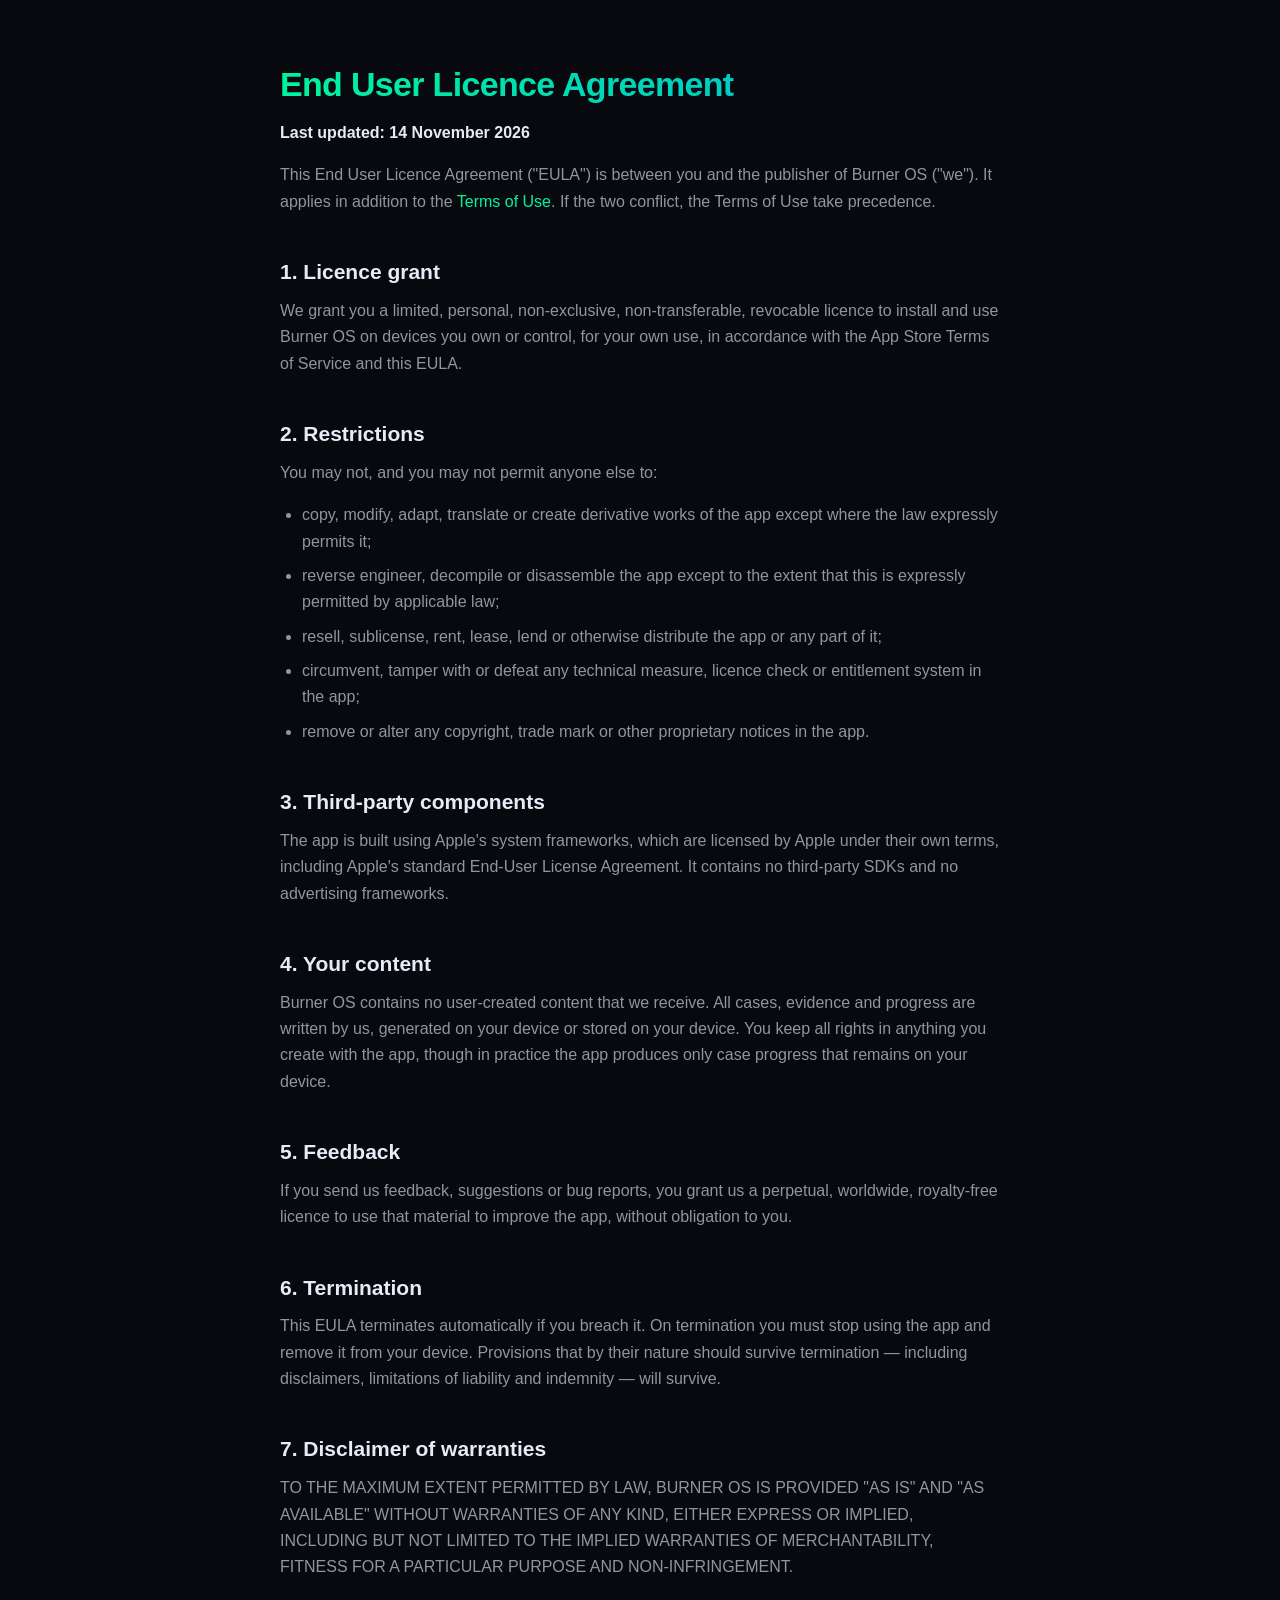
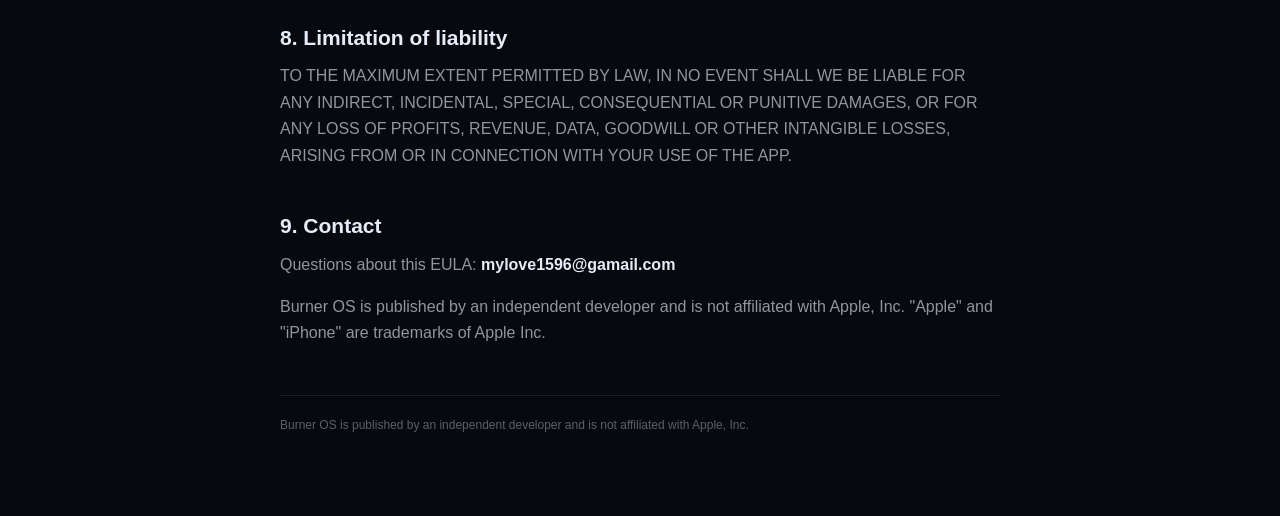
==== eula.html @ a796116b "Add static legal and support site, deployed with GitHub Pages Mirrors the sibling Crowned repository" ====
<!DOCTYPE html>
<html lang="en">
<head>
<meta charset="utf-8">
<meta name="viewport" content="width=device-width, initial-scale=1">
<title>End User Licence Agreement — Burner OS</title>
<meta name="description" content="The licence you accept when you install or use Burner OS.">
<meta name="apple-mobile-web-app-capable" content="yes">
<meta name="theme-color" content="#07090E">
<link rel="stylesheet" href="style.css">
</head>
<body>
<main>
<h1>End User Licence Agreement</h1>
<p><strong>Last updated: 14 November 2026</strong></p>
<p>This End User Licence Agreement ("EULA") is between you and the publisher of Burner OS ("we"). It applies in addition to the <a href="terms.html">Terms of Use</a>. If the two conflict, the Terms of Use take precedence.</p>

<h2>1. Licence grant</h2>
<p>We grant you a limited, personal, non-exclusive, non-transferable, revocable licence to install and use Burner OS on devices you own or control, for your own use, in accordance with the App Store Terms of Service and this EULA.</p>

<h2>2. Restrictions</h2>
<p>You may not, and you may not permit anyone else to:</p>
<ul>
<li>copy, modify, adapt, translate or create derivative works of the app except where the law expressly permits it;</li>
<li>reverse engineer, decompile or disassemble the app except to the extent that this is expressly permitted by applicable law;</li>
<li>resell, sublicense, rent, lease, lend or otherwise distribute the app or any part of it;</li>
<li>circumvent, tamper with or defeat any technical measure, licence check or entitlement system in the app;</li>
<li>remove or alter any copyright, trade mark or other proprietary notices in the app.</li>
</ul>

<h2>3. Third-party components</h2>
<p>The app is built using Apple's system frameworks, which are licensed by Apple under their own terms, including Apple's standard End-User License Agreement. It contains no third-party SDKs and no advertising frameworks.</p>

<h2>4. Your content</h2>
<p>Burner OS contains no user-created content that we receive. All cases, evidence and progress are written by us, generated on your device or stored on your device. You keep all rights in anything you create with the app, though in practice the app produces only case progress that remains on your device.</p>

<h2>5. Feedback</h2>
<p>If you send us feedback, suggestions or bug reports, you grant us a perpetual, worldwide, royalty-free licence to use that material to improve the app, without obligation to you.</p>

<h2>6. Termination</h2>
<p>This EULA terminates automatically if you breach it. On termination you must stop using the app and remove it from your device. Provisions that by their nature should survive termination — including disclaimers, limitations of liability and indemnity — will survive.</p>

<h2>7. Disclaimer of warranties</h2>
<p>TO THE MAXIMUM EXTENT PERMITTED BY LAW, BURNER OS IS PROVIDED "AS IS" AND "AS AVAILABLE" WITHOUT WARRANTIES OF ANY KIND, EITHER EXPRESS OR IMPLIED, INCLUDING BUT NOT LIMITED TO THE IMPLIED WARRANTIES OF MERCHANTABILITY, FITNESS FOR A PARTICULAR PURPOSE AND NON-INFRINGEMENT.</p>

<h2>8. Limitation of liability</h2>
<p>TO THE MAXIMUM EXTENT PERMITTED BY LAW, IN NO EVENT SHALL WE BE LIABLE FOR ANY INDIRECT, INCIDENTAL, SPECIAL, CONSEQUENTIAL OR PUNITIVE DAMAGES, OR FOR ANY LOSS OF PROFITS, REVENUE, DATA, GOODWILL OR OTHER INTANGIBLE LOSSES, ARISING FROM OR IN CONNECTION WITH YOUR USE OF THE APP.</p>

<h2>9. Contact</h2>
<p>Questions about this EULA: <strong>mylove1596@gamail.com</strong></p>
<p>Burner OS is published by an independent developer and is not affiliated with Apple, Inc. "Apple" and "iPhone" are trademarks of Apple Inc.</p>
</main>
<footer>
<p>Burner OS is published by an independent developer and is not affiliated with Apple, Inc.</p>
</footer>
</body>
</html>
---- style.css ----
:root {
    color-scheme: dark;
    --bg: #07090e;
    --surface: #111622;
    --text: #e6ecf7;
    --muted: rgba(230, 236, 247, 0.62);
    --accent: #00f59b;
    --accent-2: #00b4d8;
    --danger: #ff2a55;
}

* { box-sizing: border-box; }

body {
    margin: 0;
    padding: 0 20px 64px;
    background: var(--bg);
    color: var(--text);
    font: 16px/1.65 -apple-system, BlinkMacSystemFont, "SF Pro Text", "Helvetica Neue", sans-serif;
    -webkit-text-size-adjust: 100%;
}

main { max-width: 720px; margin: 0 auto; }

h1 {
    font-size: 34px;
    font-weight: 800;
    letter-spacing: -0.02em;
    margin: 56px 0 8px;
    background: linear-gradient(100deg, #00f59b, #00b4d8);
    -webkit-background-clip: text;
    background-clip: text;
    color: transparent;
}

h2 {
    font-size: 21px;
    font-weight: 700;
    margin: 40px 0 8px;
    color: var(--text);
}

h3 {
    font-size: 16px;
    font-weight: 700;
    margin: 28px 0 6px;
    color: var(--muted);
    text-transform: uppercase;
    letter-spacing: 0.06em;
}

p { margin: 0 0 16px; color: var(--muted); }
strong { color: var(--text); }
code {
    background: rgba(255, 255, 255, 0.07);
    padding: 2px 6px;
    border-radius: 6px;
    font-size: 0.9em;
}

a { color: var(--accent); text-decoration: none; }
a:hover { text-decoration: underline; }

ul { margin: 0 0 16px; padding-left: 22px; color: var(--muted); }
li { margin: 0 0 8px; }

table {
    width: 100%;
    border-collapse: collapse;
    margin: 0 0 24px;
    font-size: 14px;
}

th, td {
    text-align: left;
    padding: 10px 12px;
    border-bottom: 1px solid rgba(255, 255, 255, 0.09);
    vertical-align: top;
}

th { color: var(--text); font-weight: 650; }
td { color: var(--muted); }

footer {
    max-width: 720px;
    margin: 48px auto 0;
    padding-top: 20px;
    border-top: 1px solid rgba(255, 255, 255, 0.09);
}

footer p { font-size: 12px; color: rgba(230, 236, 247, 0.38); }

/* The landing page */
.landing { padding-top: 48px; }
.landing .tagline { font-size: 18px; line-height: 1.55; margin-bottom: 28px; }

.cta {
    display: block;
    text-align: center;
    padding: 16px 24px;
    border-radius: 16px;
    background: linear-gradient(100deg, #00f59b, #00b4d8);
    color: #07090e;
    font-weight: 800;
    letter-spacing: 0.01em;
    margin-bottom: 44px;
}
.cta:hover { text-decoration: none; }

.landing ul.cards { list-style: none; padding: 0; margin: 0 0 36px; }
.landing ul.cards li {
    background: rgba(255, 255, 255, 0.05);
    border-radius: 14px;
    padding: 14px 16px;
    margin-bottom: 10px;
}
.landing ul.cards strong { display: block; font-size: 16px; }
.landing ul.cards span { font-size: 14px; color: rgba(230, 236, 247, 0.6); }

.landing ul.plain li { margin-bottom: 8px; }

.landing .legal { font-size: 13px; margin-top: 40px; }
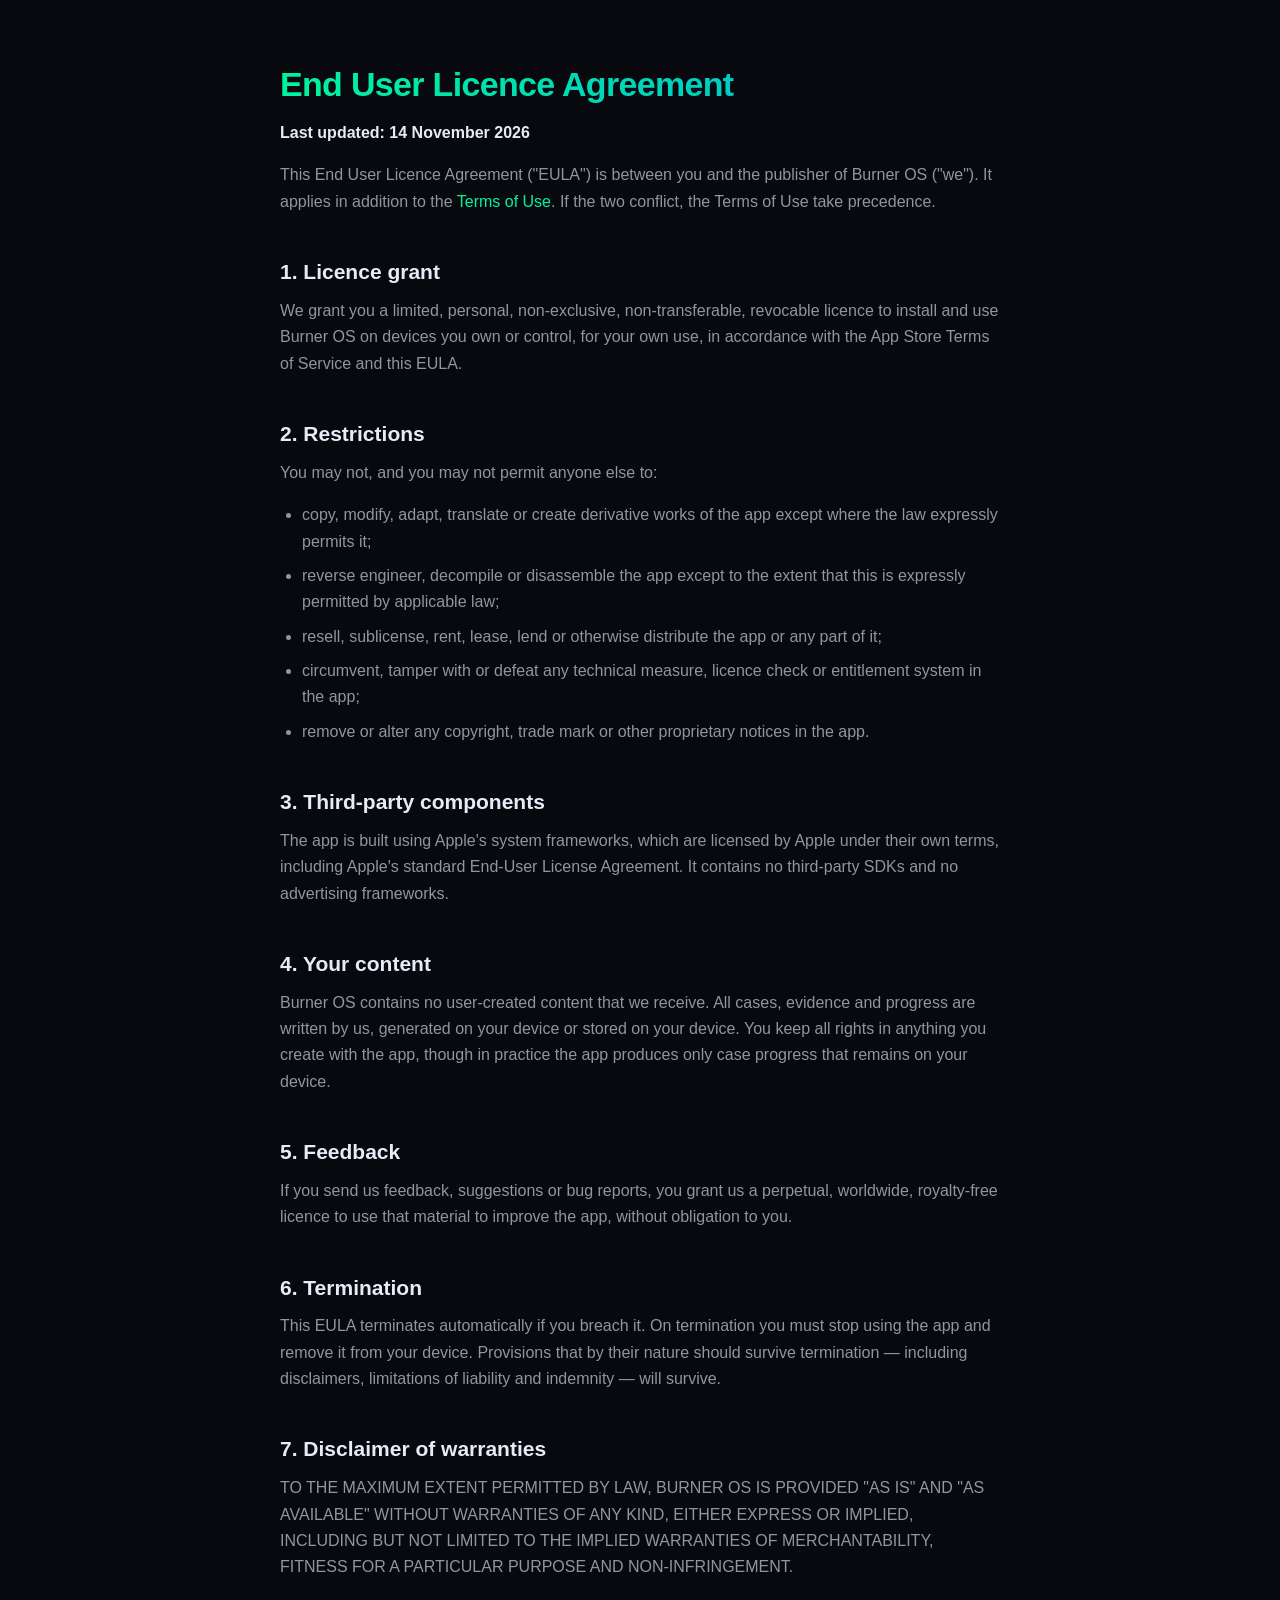
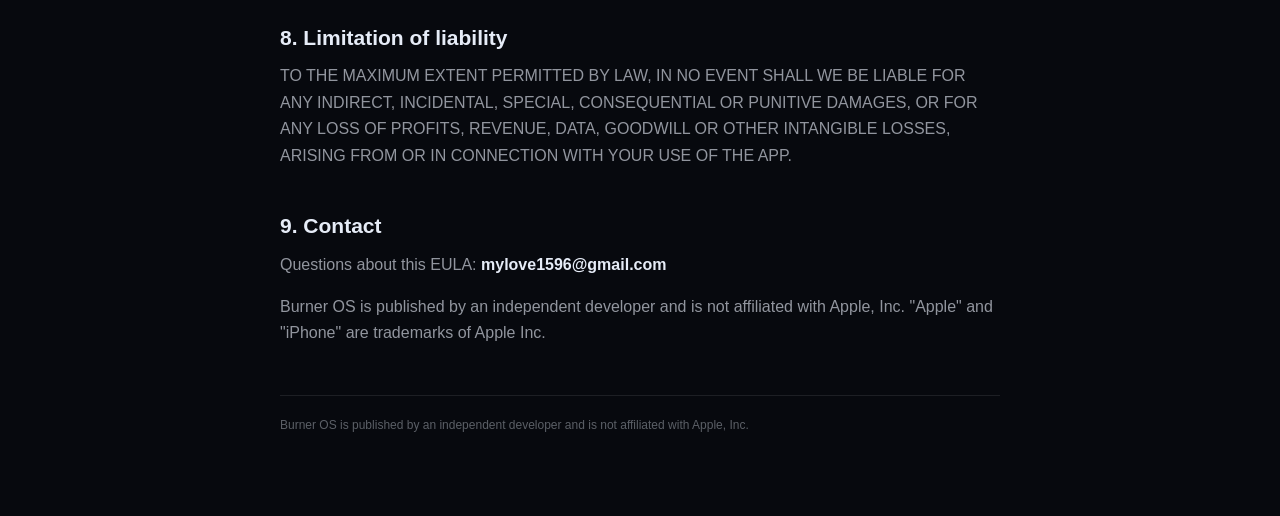
==== commit 261551ce: "Use mylove1596@gmail.com as the public contact address" ====
--- a/eula.html
+++ b/eula.html
@@ -47,7 +47,7 @@
 <p>TO THE MAXIMUM EXTENT PERMITTED BY LAW, IN NO EVENT SHALL WE BE LIABLE FOR ANY INDIRECT, INCIDENTAL, SPECIAL, CONSEQUENTIAL OR PUNITIVE DAMAGES, OR FOR ANY LOSS OF PROFITS, REVENUE, DATA, GOODWILL OR OTHER INTANGIBLE LOSSES, ARISING FROM OR IN CONNECTION WITH YOUR USE OF THE APP.</p>
 
 <h2>9. Contact</h2>
-<p>Questions about this EULA: <strong>mylove1596@gamail.com</strong></p>
+<p>Questions about this EULA: <strong>mylove1596@gmail.com</strong></p>
 <p>Burner OS is published by an independent developer and is not affiliated with Apple, Inc. "Apple" and "iPhone" are trademarks of Apple Inc.</p>
 </main>
 <footer>
